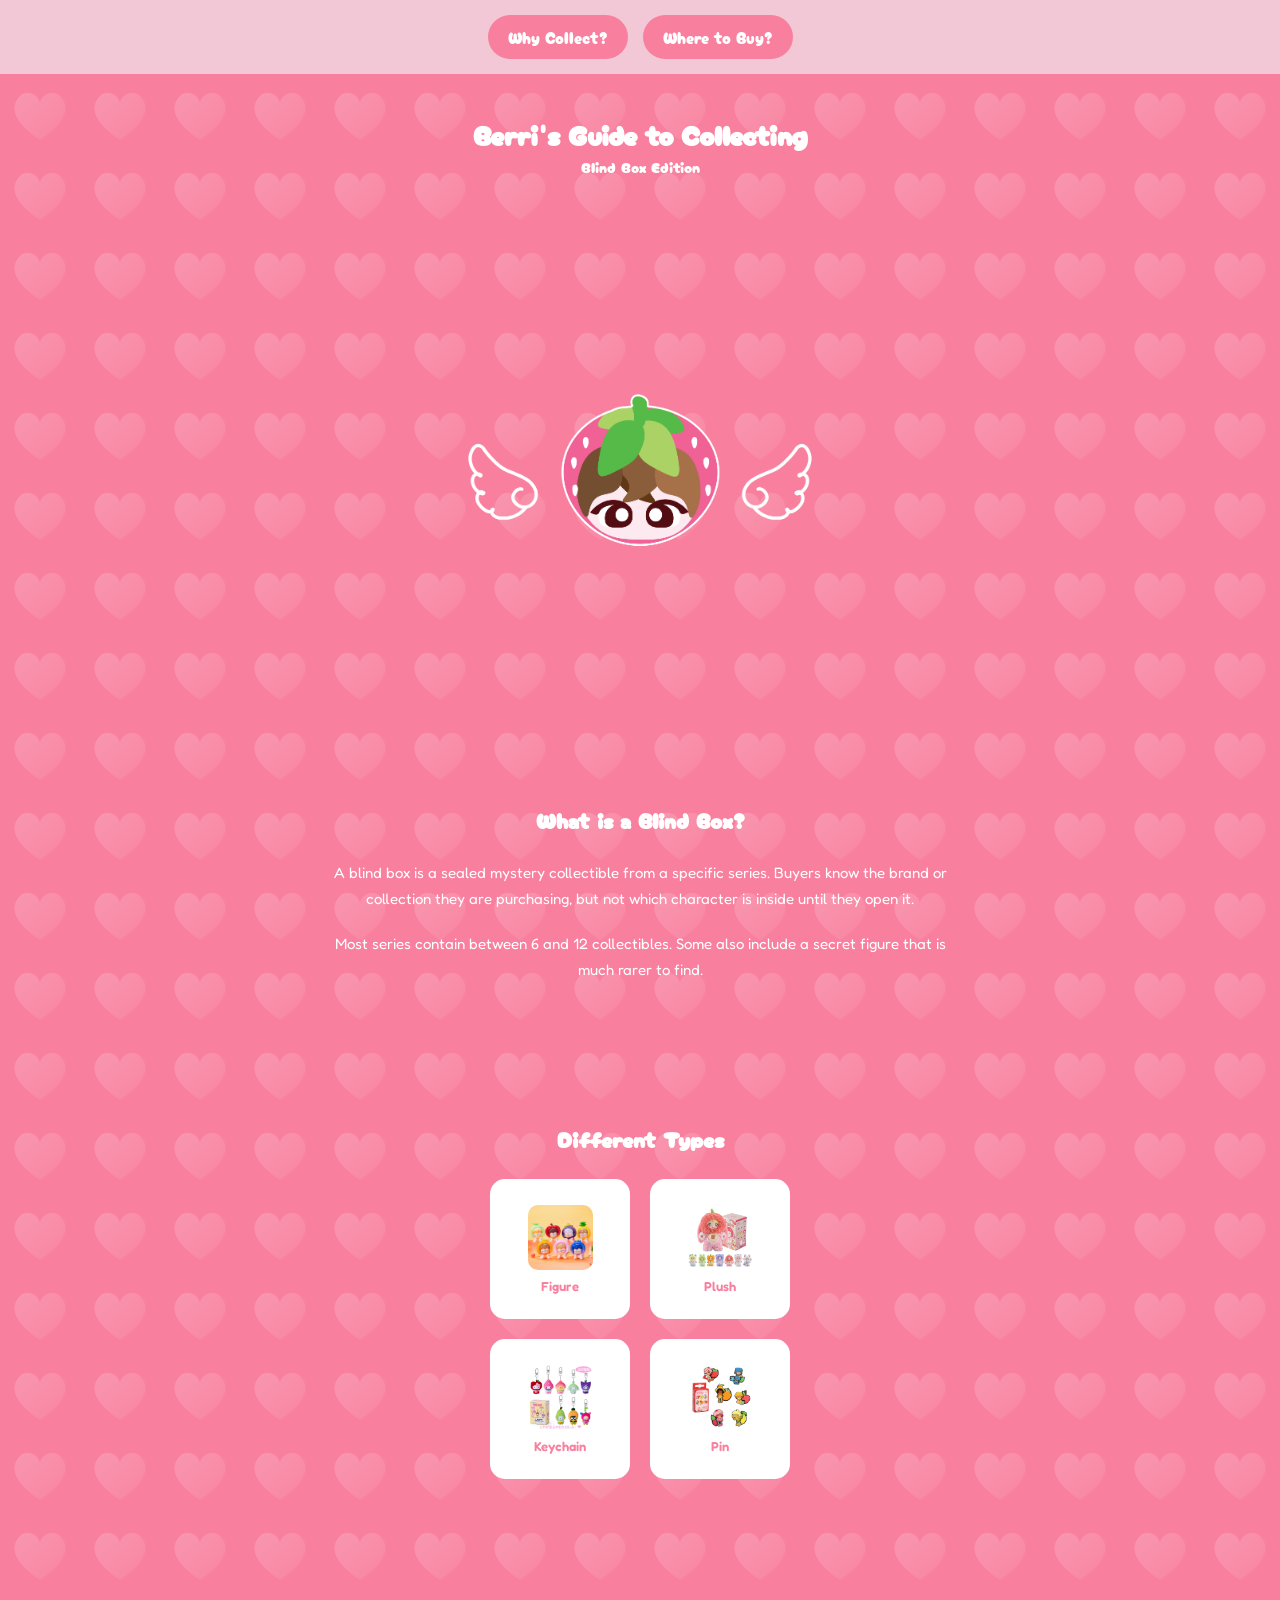
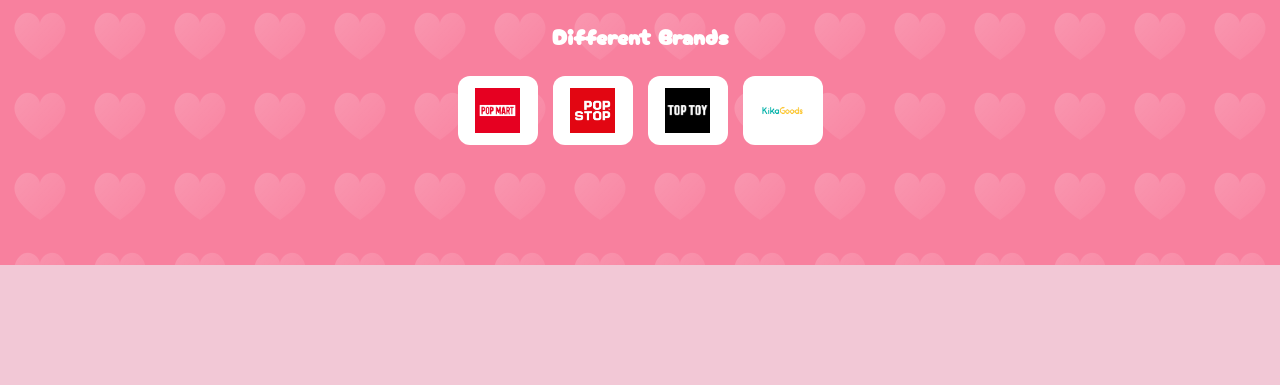
==== index.html @ 6953539d "Update index.html" ====
<!DOCTYPE html>
<html lang="en">
<head>
<meta charset="UTF-8">
<meta name="viewport" content="width=device-width, initial-scale=1.0">
<title>Berri's Guide to Collecting</title>

<link rel="preconnect" href="https://fonts.googleapis.com">
<link rel="preconnect" href="https://fonts.gstatic.com" crossorigin>
<link href="https://fonts.googleapis.com/css2?family=Cherry+Bomb+One&family=Fredoka:wght@300;400;500;600&display=swap" rel="stylesheet">
<head>
  <link rel="icon" href="favicon.png">
</head>
<style>
*{
    margin:0;
    padding:0;
    box-sizing:border-box;
}

body{
    font-family:'Fredoka', sans-serif;
    color:white;
}

/* 💖 HEART BACKGROUND */
.container{
    width:100%;
    min-height:100vh;
    background-color:#f8809e;

    background-image:
    url("data:image/svg+xml,%3Csvg xmlns='http://www.w3.org/2000/svg' width='60' height='60'%3E%3Cdefs%3E%3ClinearGradient id='g' x1='0' y1='0' x2='1' y2='1'%3E%3Cstop offset='0%25' stop-color='white' stop-opacity='0.18'/%3E%3Cstop offset='100%25' stop-color='white' stop-opacity='0.04'/%3E%3C/linearGradient%3E%3C/defs%3E%3Cpath d='M30 45 C12 33 6 21 15 12 C21 6 30 12 30 18 C30 12 39 6 45 12 C54 21 48 33 30 45Z' fill='url(%23g)'/%3E%3C/svg%3E");

    background-repeat:repeat;
    background-size:80px 80px;
}

/* NAVIGATION */
.top-bar{
    background:#f2c8d6;
    padding:15px;
    display:flex;
    justify-content:center;
    gap:15px;
}

.top-bar a{
    background:#f8809e;
    color:white;
    text-decoration:none;
    font-family:'Cherry Bomb One', cursive;
    padding:10px 20px;
    border-radius:25px;
    transition:0.25s ease;
}

.top-bar a:hover{
    background:#f8809e;
    transform:scale(1.05);
}

/* HERO */
.hero{
    text-align:center;
    padding:40px 20px;
}

.hero img{
    width:350px;
    max-width:90%;
    height:auto;
    margin-bottom:15px;
}

h1{
    font-family:'Cherry Bomb One', cursive;
    font-size:28px;
}

.subtitle{
    font-family:'Cherry Bomb One', cursive;
    font-size:15px;
}

/* SECTIONS */
section{
    padding:70px 25px;
    text-align:center;
}

h2{
    font-family:'Cherry Bomb One', cursive;
    font-size:22px;
    margin-bottom:25px;
}

p{
    max-width:650px;
    margin:0 auto;
    line-height:1.7;
    font-size:15px;
}

/* TYPES GRID */
.grid{
    display:grid;
    grid-template-columns:repeat(2, 140px);
    justify-content:center;
    gap:20px;
    margin-top:25px;
}

/* CARDS */
.card{
    width:140px;
    height:140px;

    background:white;
    color:#f8809e;

    border-radius:15px;

    display:flex;
    flex-direction:column;
    justify-content:center;
    align-items:center;

    transition:transform 0.25s ease;
}

.card:hover{
    transform:translateY(-5px);
}

.card img{
    width:65px;
    height:65px;
    object-fit:cover;
    border-radius:10px;
    margin-bottom:8px;
}

.card span{
    font-size:13px;
    font-weight:600;
}

/* BRANDS */
.brands{
    display:grid;
    grid-template-columns:repeat(4, 80px);
    justify-content:center;
    gap:15px;
    margin-top:25px;
}

.brand{
    background:white;
    padding:12px;
    border-radius:12px;

    display:flex;
    justify-content:center;
    align-items:center;

    transition:transform 0.25s ease, box-shadow 0.25s ease;
}

.brand:hover{
    transform:scale(1.08);
    box-shadow:0 8px 16px rgba(0,0,0,0.15);
}

.brand img{
    width:45px;
    height:auto;
    display:block;
}

/* FOOTER */
.footer{
    height:120px;
    background:#f2c8d6;
    margin-top:50px;
}
</style>
</head>

<body>

<div class="container">

    <div class="top-bar">
        <a href="why.html">Why Collect?</a>
        <a href="where.html">Where to Buy?</a>
    </div>
<div class="hero">

    <h1>Berri's Guide to Collecting</h1>
    <p class="subtitle">Blind Box Edition</p>

    <img src="websitelogo.png" alt="Logo">

</div>

    <section>
        <h2>What is a Blind Box?</h2>
<link rel="preconnect" href="https://fonts.googleapis.com">
<link rel="preconnect" href="https://fonts.gstatic.com" crossorigin>
<link href="https://fonts.googleapis.com/css2?family=Cherry+Bomb+One&family=Fredoka:wght@300..700&display=swap" rel="stylesheet">
        <p>
            A blind box is a sealed mystery collectible from a specific series.
            Buyers know the brand or collection they are purchasing, but not
            which character is inside until they open it.
        </p>

        <br>

        <p>
            Most series contain between 6 and 12 collectibles. Some also include
            a secret figure that is much rarer to find.
        </p>
    </section>

    <section>
        <h2>Different Types</h2>

        <div class="grid">

            <div class="card">
                <img src="figure.webp" alt="Figure">
                <span>Figure</span>
            </div>

            <div class="card">
                <img src="plush.jpg" alt="Plush">
                <span>Plush</span>
            </div>

            <div class="card">
                <img src="fruitkeychain.webp" alt="Keychain">
                <span>Keychain</span>
            </div>

            <div class="card">
                <img src="pin.png" alt="Pin">
                <span>Pin</span>
            </div>

        </div>
    </section>

    <section>
        <h2>Different Brands</h2>

        <div class="brands">

            <div class="brand">
                <a href="https://www.popmart.com" target="_blank">
                    <img src="popmart.png" alt="Pop Mart">
                </a>
            </div>

            <div class="brand">
                <a href="https://popstop.co.nz" target="_blank">
                    <img src="pop-stop.png" alt="Pop Stop">
                </a>
            </div>

            <div class="brand">
                <a href="https://www.toptoy.com" target="_blank">
                    <img src="toptoy_logo_3979e3a2-2dc9-4bb1-b08d-5b66e71ca399.jpg.webp" alt="Top Toy">
                </a>
            </div>

            <div class="brand">
                <a href="https://www.kikagoods.com" target="_blank">
                    <img src="kikagoods.jpg" alt="KikaGoods">
                </a>
            </div>

        </div>
    </section>

    <div class="footer"></div>

</div>

</body>
</html>
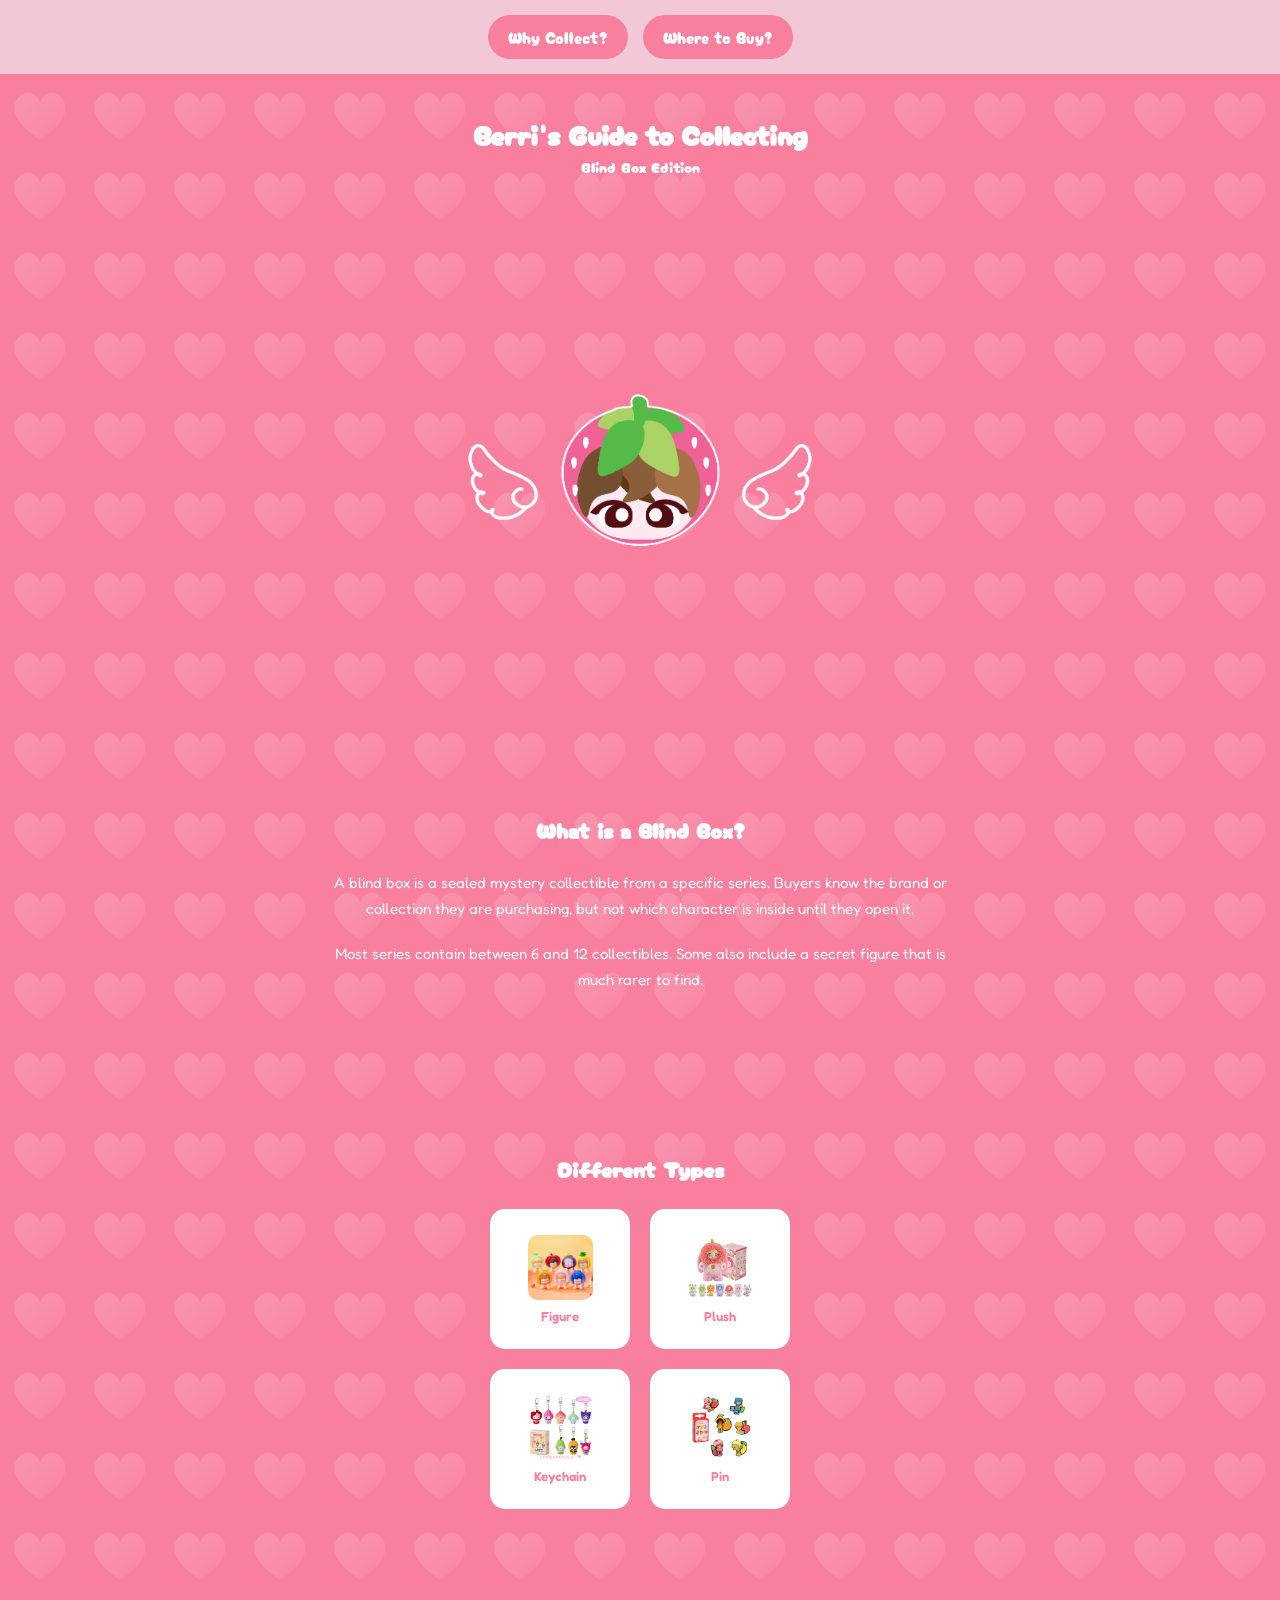
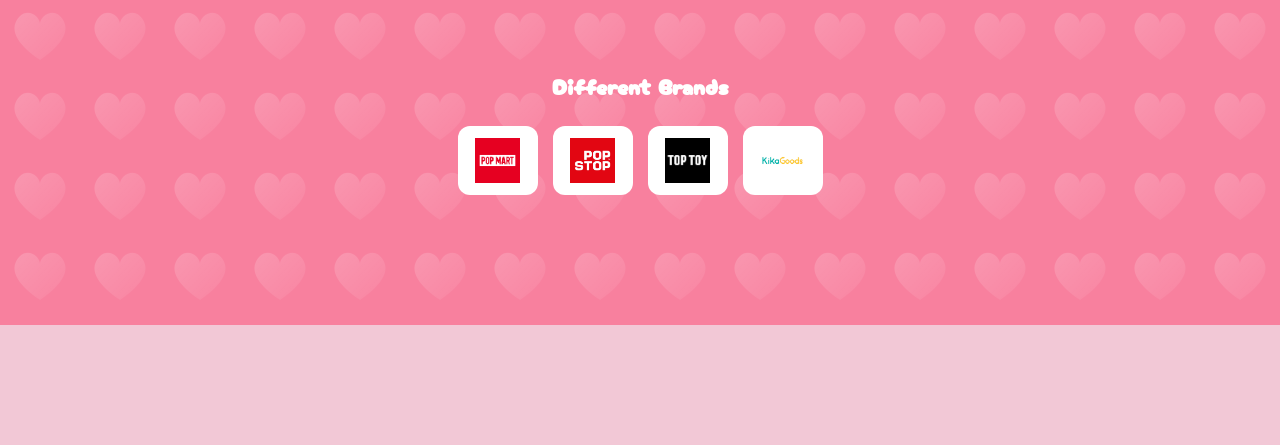
==== commit 1ed3bce3: "Adjust padding in section styling" ====
--- a/index.html
+++ b/index.html
@@ -85,7 +85,7 @@
 
 /* SECTIONS */
 section{
-    padding:70px 25px;
+    padding:80px 20px;
     text-align:center;
 }
 
@@ -269,7 +269,7 @@
             </div>
 
             <div class="brand">
-                <a href="https://www.toptoy.com" target="_blank">
+                <a href="https:https://gotoptoy.com" target="_blank">
                     <img src="toptoy_logo_3979e3a2-2dc9-4bb1-b08d-5b66e71ca399.jpg.webp" alt="Top Toy">
                 </a>
             </div>
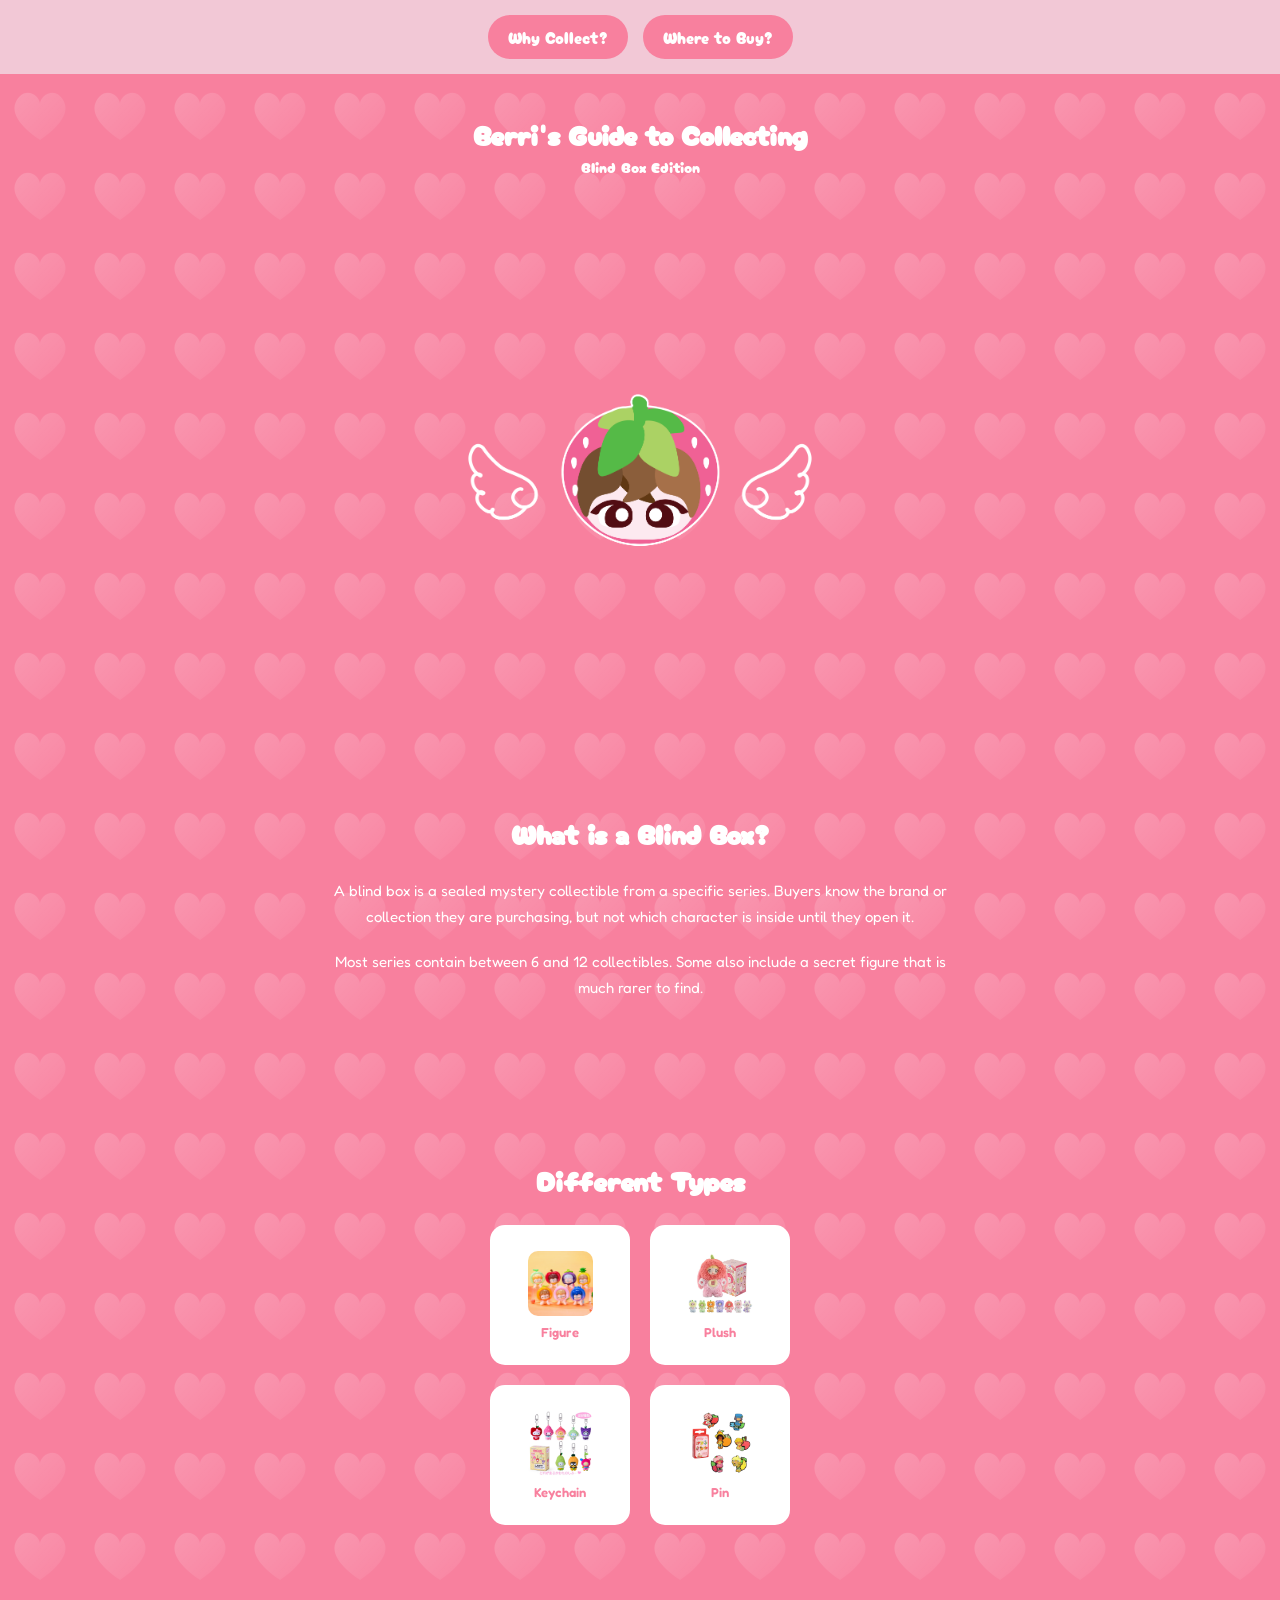
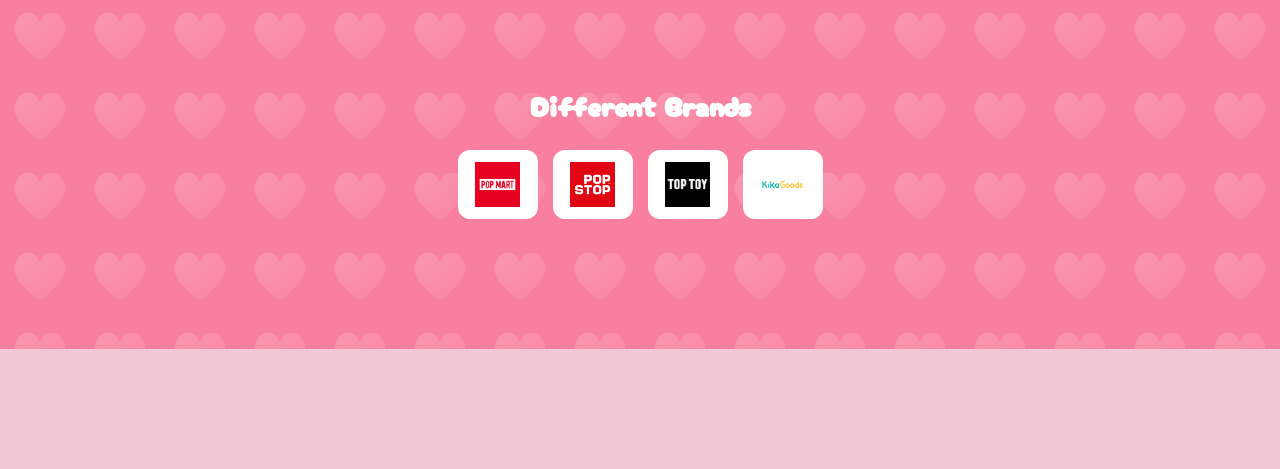
==== commit cb0c1ac6: "Increase h2 font size from 22px to 28px" ====
--- a/index.html
+++ b/index.html
@@ -91,7 +91,7 @@
 
 h2{
     font-family:'Cherry Bomb One', cursive;
-    font-size:22px;
+    font-size:28px;
     margin-bottom:25px;
 }
 
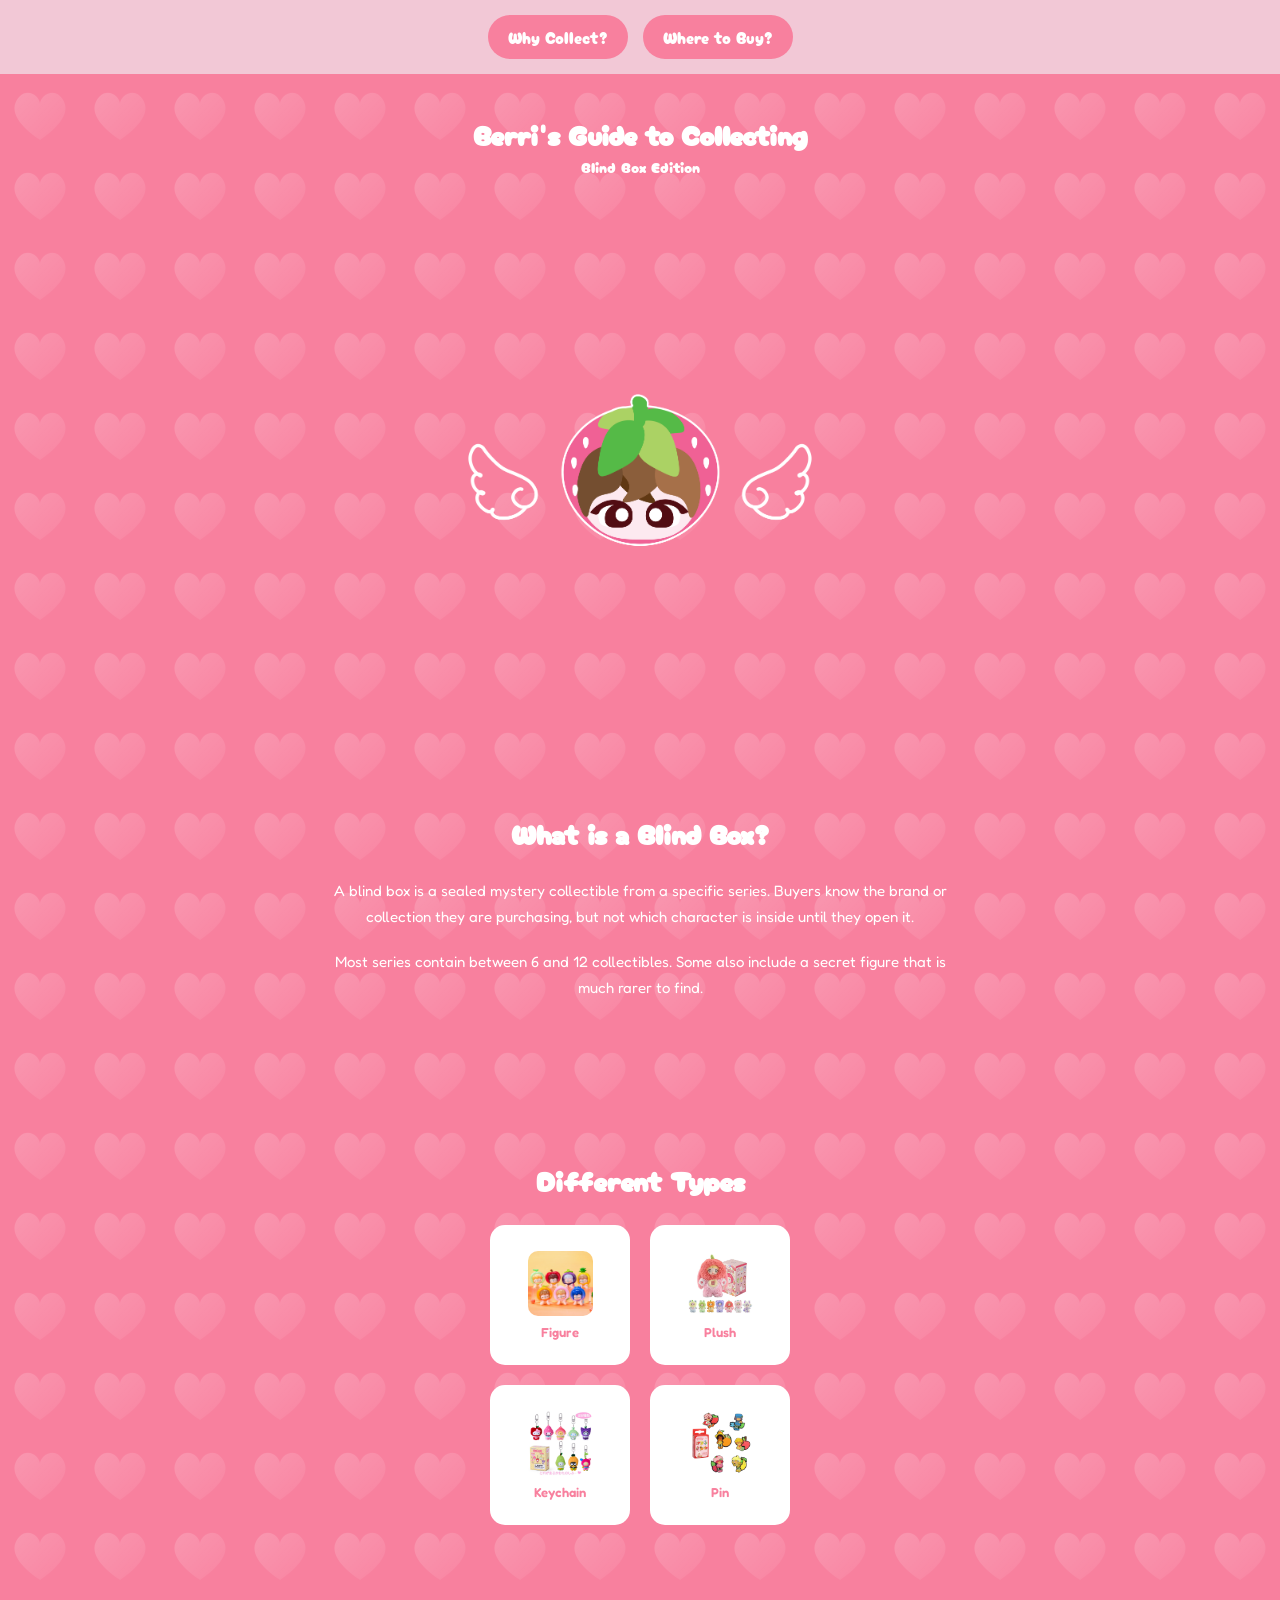
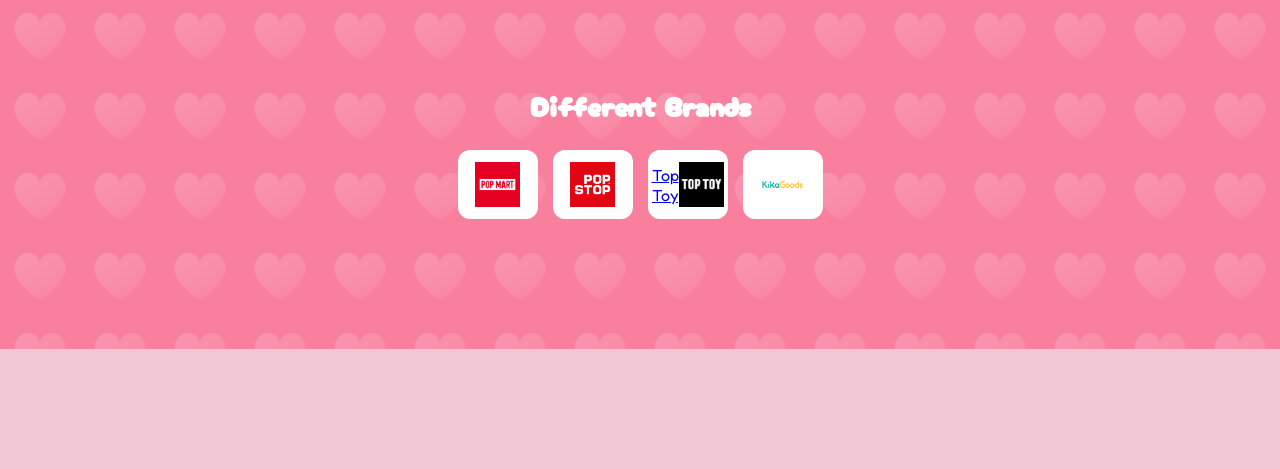
==== commit 9b3bfb10: "Fix incorrect URL in anchor tag" ====
--- a/index.html
+++ b/index.html
@@ -269,7 +269,7 @@
             </div>
 
             <div class="brand">
-                <a href="https:https://gotoptoy.com" target="_blank">
+               <a href="https://gotoptoy.com" target="_blank">Top Toy</a>
                     <img src="toptoy_logo_3979e3a2-2dc9-4bb1-b08d-5b66e71ca399.jpg.webp" alt="Top Toy">
                 </a>
             </div>
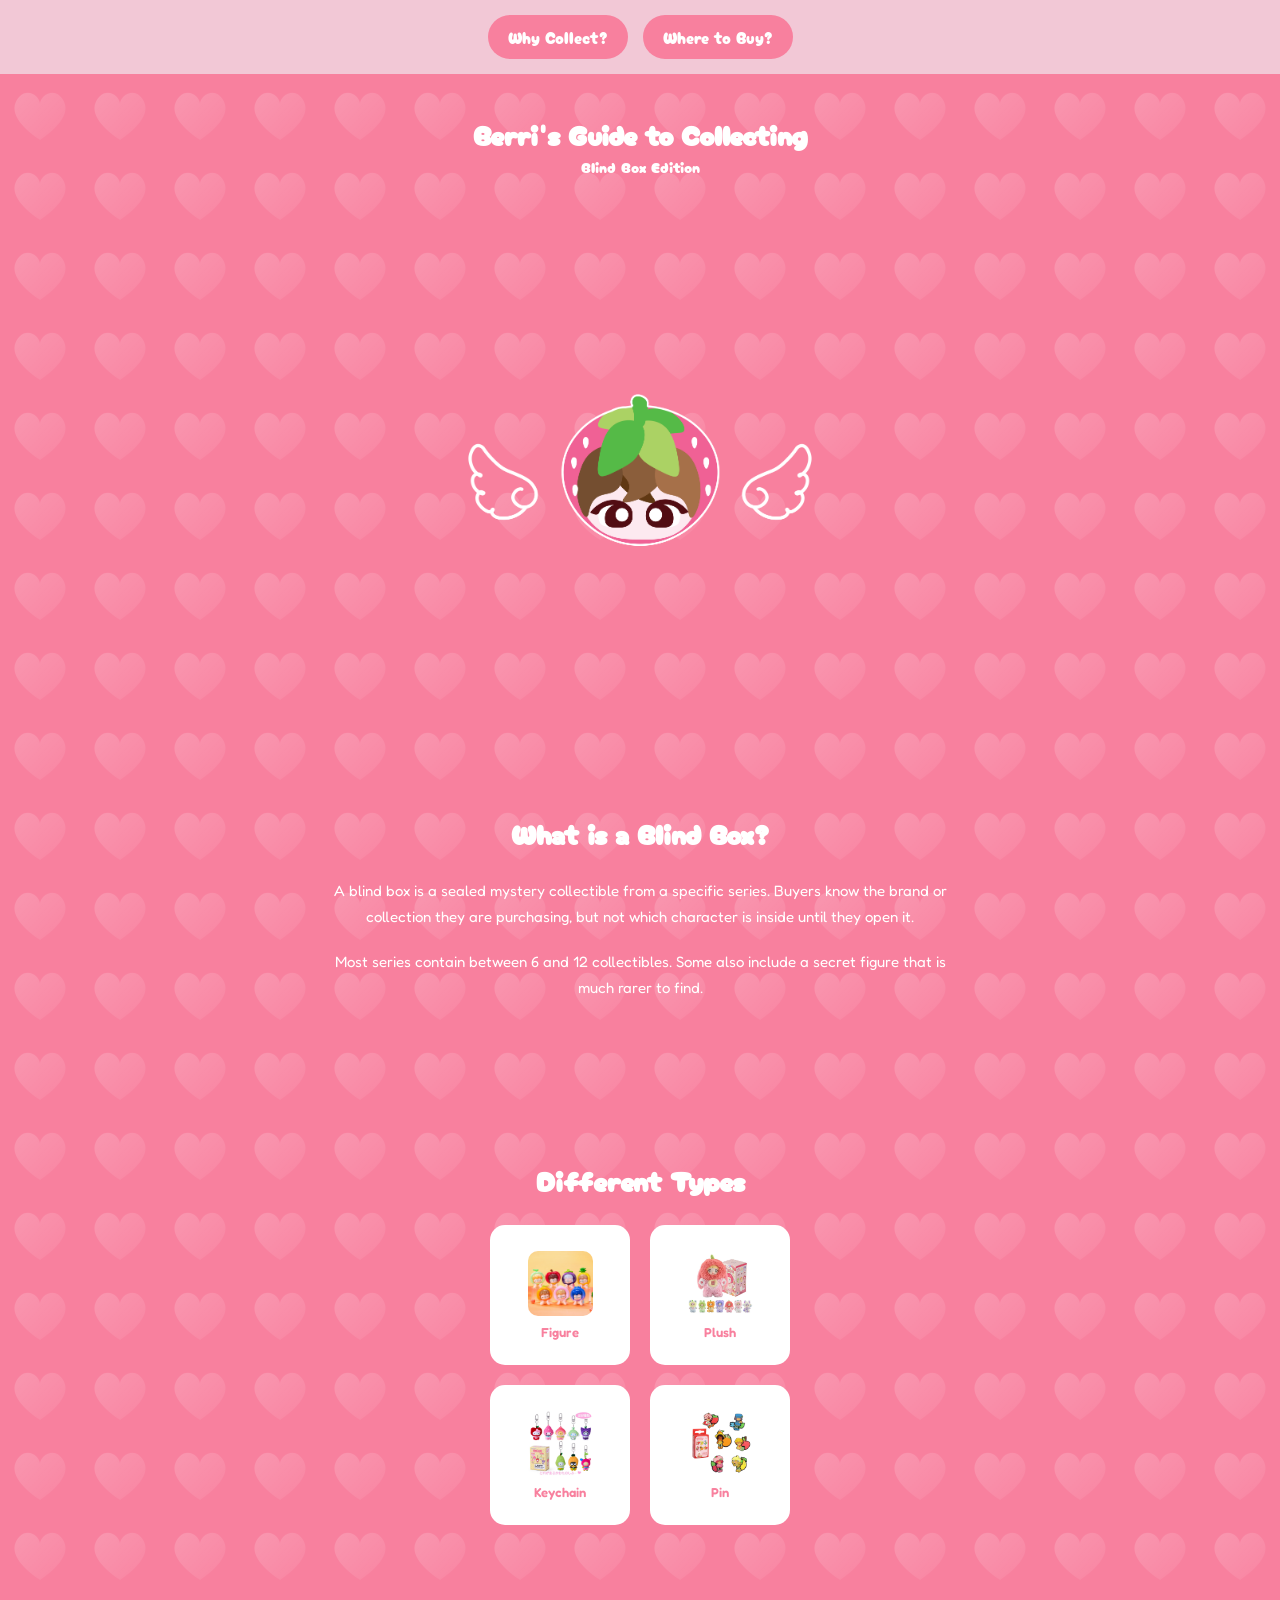
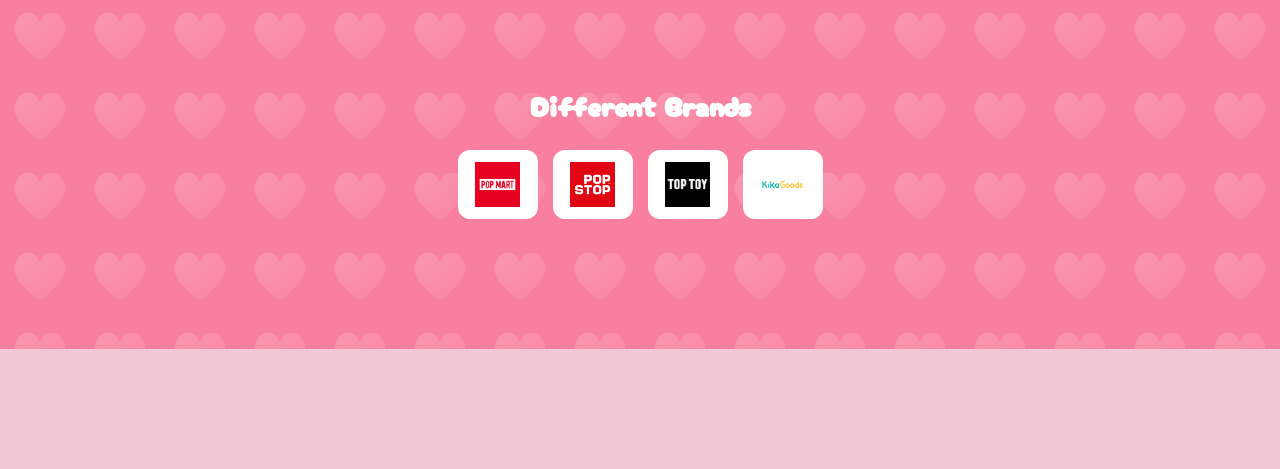
==== commit 98941b79: "Fix link formatting for Top Toy logo" ====
--- a/index.html
+++ b/index.html
@@ -269,7 +269,7 @@
             </div>
 
             <div class="brand">
-               <a href="https://gotoptoy.com" target="_blank">Top Toy</a>
+               <a href="https://gotoptoy.com" target="_blank">
                     <img src="toptoy_logo_3979e3a2-2dc9-4bb1-b08d-5b66e71ca399.jpg.webp" alt="Top Toy">
                 </a>
             </div>
